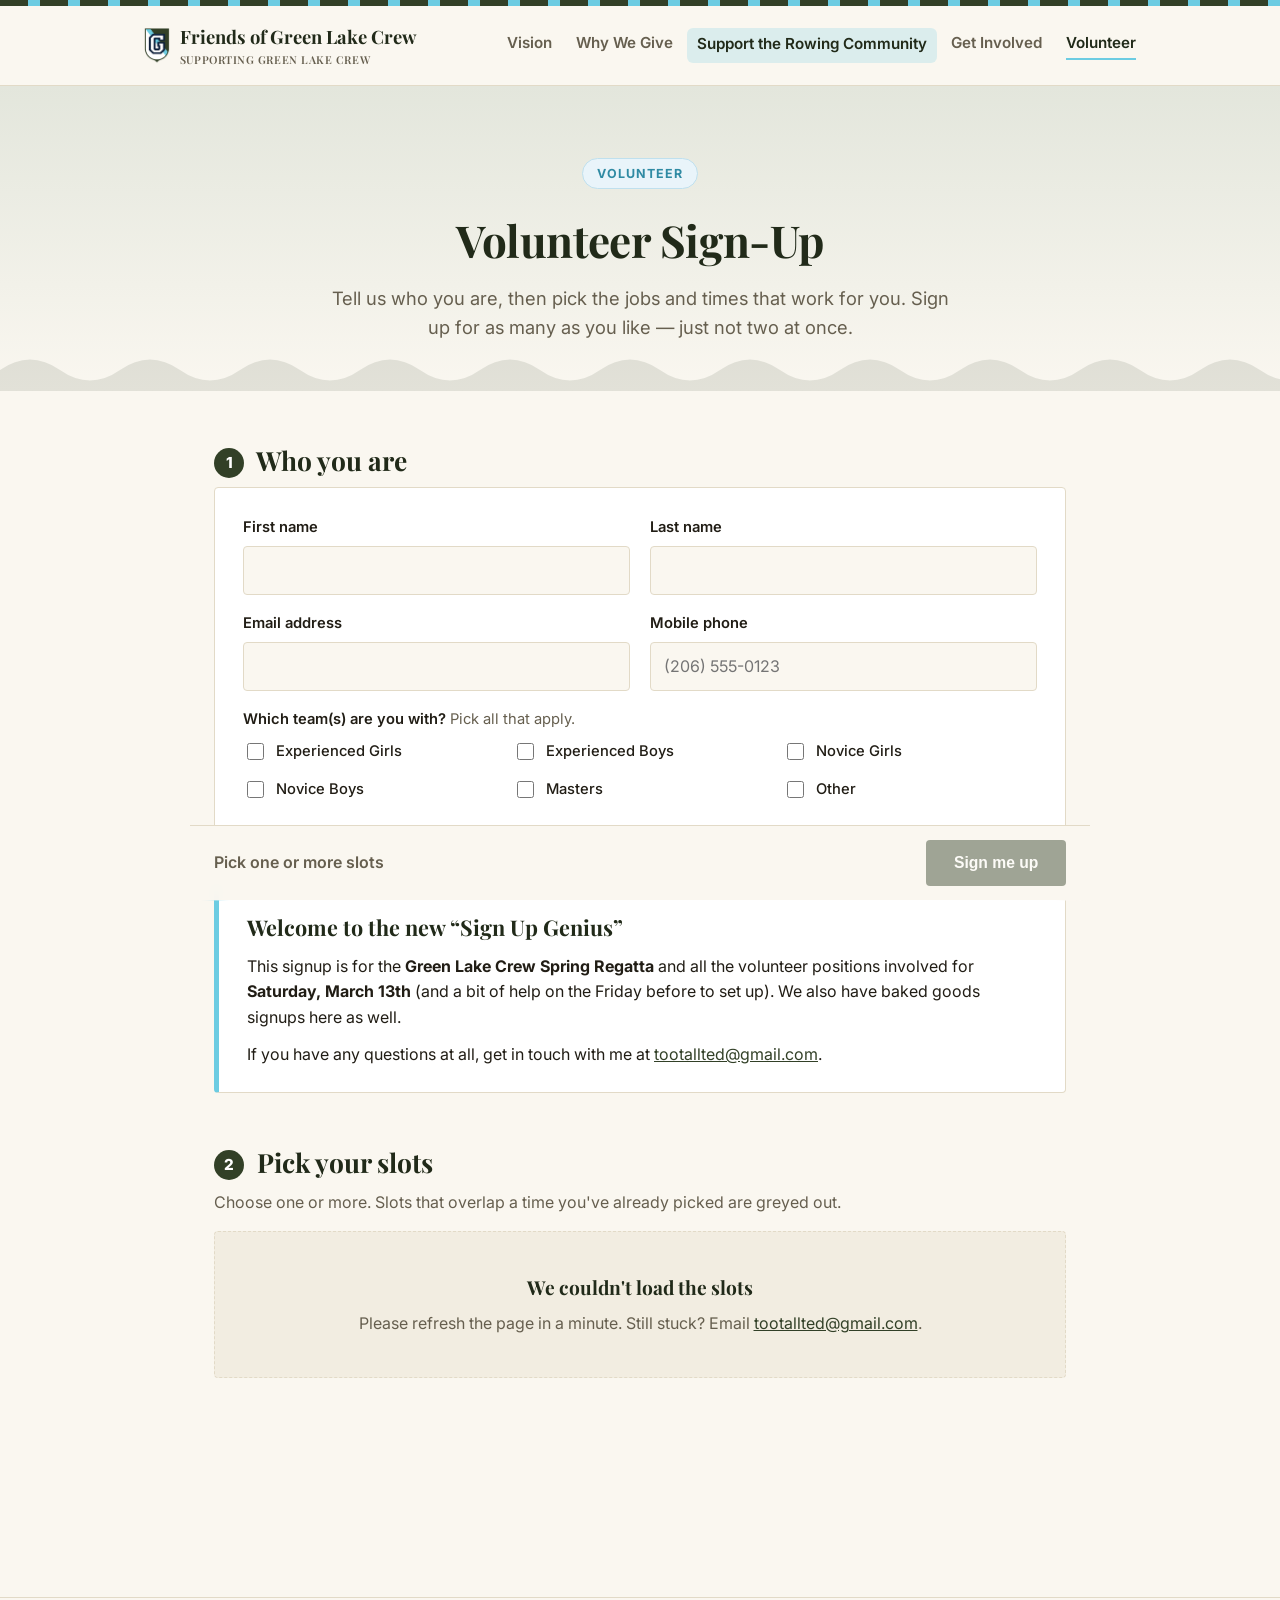
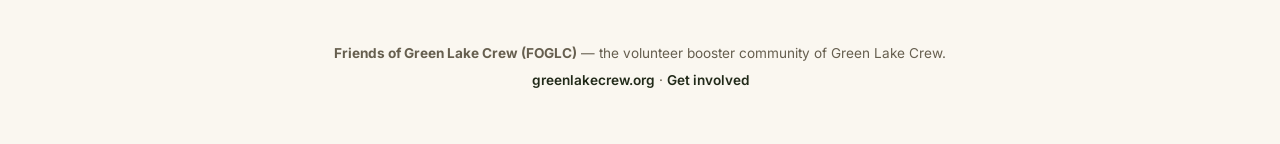
==== volunteer/index.html @ 210c3d20 "Group baked goods into their own "bring an item" section Slots rows whose description is "Baked Good" ====
<!DOCTYPE html>
<html lang="en">
<head>
<meta charset="UTF-8">
<meta name="viewport" content="width=device-width, initial-scale=1.0">
<title>Volunteer Sign-Up &middot; Friends of Green Lake Crew</title>
<meta name="description" content="Sign up to volunteer with Friends of Green Lake Crew — pick the jobs and times that work for you.">
<link rel="preconnect" href="https://fonts.googleapis.com">
<link rel="preconnect" href="https://fonts.gstatic.com" crossorigin>
<link href="https://fonts.googleapis.com/css2?family=Playfair+Display:wght@700;800&family=Inter:wght@400;500;600;700;800&display=swap" rel="stylesheet">
<link rel="stylesheet" href="../assets/styles.css?v=16">
</head>
<body>

<div class="oar-stripe"></div>
<nav class="site-nav">
  <div class="nav-inner">
    <a class="brand" href="../index.html">
      <img class="brand-mark" src="../assets/crest.png" alt="Green Lake Crew crest" width="105" height="150">
      <span>
        Friends of Green Lake Crew
        <span class="brand-sub">Supporting Green Lake Crew</span>
      </span>
    </a>
    <div class="nav-links">
      <a href="../index.html">Vision</a>
      <a href="../why-we-give.html">Why We Give</a>
      <a href="../support.html" class="nav-cta">Support the Rowing Community</a>
      <a href="../get-involved.html">Get Involved</a>
      <a href="./" class="active" aria-current="page">Volunteer</a>
    </div>
  </div>
</nav>

<header class="page-hero">
  <span class="eyebrow">Volunteer</span>
  <h1>Volunteer Sign-Up</h1>
  <p class="tagline">
    Tell us who you are, then pick the jobs and times that work for you.
    Sign up for as many as you like &mdash; just not two at once.
  </p>
</header>

<main>
  <div class="demo-banner" id="demo-banner" style="display: none;">
    <strong>Preview mode:</strong> these are sample slots and nothing is saved.
  </div>

  <div class="story-success vol-success" id="vol-success" style="display: none;" role="status">
    <p class="story-success-title" id="success-title"></p>
    <ul class="success-list" id="success-list"></ul>
    <div id="success-removed"></div>
    <p>A confirmation is on its way to your inbox.</p>
    <button type="button" class="btn btn-green" id="another-btn">Sign up for another slot</button>
  </div>

  <form id="vol-form" novalidate>
    <section>
      <h2><span class="step-num">1</span> Who you are</h2>
      <div class="mail-form vol-info">
        <div class="form-field">
          <label for="first-name">First name</label>
          <input type="text" id="first-name" name="firstName" autocomplete="given-name" maxlength="60" required>
        </div>
        <div class="form-field">
          <label for="last-name">Last name</label>
          <input type="text" id="last-name" name="lastName" autocomplete="family-name" maxlength="60" required>
        </div>
        <div class="form-field">
          <label for="email">Email address</label>
          <input type="email" id="email" name="email" autocomplete="email" maxlength="254" required>
        </div>
        <div class="form-field">
          <label for="phone">Mobile phone</label>
          <input type="tel" id="phone" name="phone" autocomplete="tel" placeholder="(206) 555-0123" maxlength="25" required>
        </div>
        <fieldset class="form-field vol-teams">
          <legend>Which team(s) are you with? <span class="legend-hint">Pick all that apply.</span></legend>
          <div class="checkbox-list team-list">
            <label><input type="checkbox" name="team" value="Experienced Girls"> Experienced Girls</label>
            <label><input type="checkbox" name="team" value="Experienced Boys"> Experienced Boys</label>
            <label><input type="checkbox" name="team" value="Novice Girls"> Novice Girls</label>
            <label><input type="checkbox" name="team" value="Novice Boys"> Novice Boys</label>
            <label><input type="checkbox" name="team" value="Masters"> Masters</label>
            <label><input type="checkbox" name="team" value="Other" id="team-other"> Other</label>
          </div>
          <input type="text" id="team-other-text" class="team-other-text" placeholder="Which team or group?" maxlength="60" aria-label="Other team" hidden>
        </fieldset>
        <div class="form-honeypot" aria-hidden="true">
          <label for="website">Website</label>
          <input type="text" id="website" name="website" tabindex="-1" autocomplete="off">
        </div>
      </div>
    </section>

    <section class="announcement" aria-labelledby="announcement-title">
      <h2 id="announcement-title">Welcome to the new &ldquo;Sign Up Genius&rdquo;</h2>
      <p>
        This signup is for the <strong>Green Lake Crew Spring Regatta</strong> and all the volunteer
        positions involved for <strong>Saturday, March 13th</strong> (and a bit of help on the Friday
        before to set up). We also have baked goods signups here as well.
      </p>
      <p>
        If you have any questions at all, get in touch with me at
        <a href="mailto:tootallted@gmail.com">tootallted@gmail.com</a>.
      </p>
    </section>

    <section>
      <h2 id="slots-heading"><span class="step-num">2</span> Pick your slots</h2>
      <p class="section-lede">Choose one or more. Slots that overlap a time you've already picked are greyed out.</p>
      <p class="mine-note" id="mine-note" style="display: none;"></p>
      <div class="role-filter" id="role-filter" style="display: none;"></div>
      <div id="slot-list" class="slot-list"></div>
    </section>

    <section class="donation-section" id="donation-section" style="display: none;">
      <h2><span class="step-num">3</span> Bring a baked good <span class="optional-tag">Optional</span></h2>
      <p class="section-lede">
        <strong>This isn't a time commitment</strong> &mdash; it's a food donation. Bake (or buy) one of
        these and drop it off at the food tent. <span id="donation-due"></span>
        Pick as many as you like and tell us what you're bringing.
      </p>
      <p class="donation-summary" id="donation-summary"></p>
      <div id="donation-list" class="slot-group"></div>
    </section>

    <div class="action-bar" id="action-bar">
      <div class="form-error" id="form-error" role="alert" style="display: none;"></div>
      <div class="action-bar-inner">
        <span class="selected-count" id="selected-count">Pick one or more slots</span>
        <button type="submit" class="btn btn-green" id="submit-btn" disabled>Sign me up</button>
      </div>
    </div>
  </form>

  <section class="gantt-section" id="gantt-section" style="display: none;">
    <h2>Schedule at a glance</h2>
    <p class="section-lede">Every job across the day, colored by how full it is. Tap a bar to jump to that slot.</p>
    <div class="gantt-legend" aria-hidden="true">
      <span>0% filled</span>
      <span class="gantt-legend-bar"></span>
      <span>90%+ filled</span>
    </div>
    <div id="gantt"></div>
  </section>
</main>

<footer>
  <p><strong>Friends of Green Lake Crew (FOGLC)</strong> &mdash; the volunteer booster community of Green Lake Crew.</p>
  <p><a href="https://www.greenlakecrew.org/about-us/friends-of-green-lake-crew/">greenlakecrew.org</a> &middot; <a href="../get-involved.html">Get involved</a></p>
</footer>

<script src="../assets/volunteer-config.js?v=2"></script>
<script src="../assets/volunteer.js?v=9"></script>
</body>
</html>
---- assets/styles.css ----
:root {
  color-scheme: light;
  --bg: #faf7f0;
  --bg-alt: #f2ede1;
  --fg: #211d15;
  --muted: #665f4f;
  --card: #ffffff;
  --border: #e2dac7;
  --green: #324027;
  --green-dark: #212a19;
  --green-light: #e3e6dc;
  --blue: #6ccce2;
  --blue-dark: #2f8aa3;
  --danger: #b3401d;
  --font-display: "Playfair Display", Georgia, "Times New Roman", serif;
  --font-body: "Inter", "Segoe UI", -apple-system, BlinkMacSystemFont, Helvetica, Arial, sans-serif;
}

* { box-sizing: border-box; }

body {
  margin: 0;
  font-family: var(--font-body);
  background: var(--bg);
  color: var(--fg);
  line-height: 1.6;
}

a { color: var(--green); }

.oar-stripe {
  height: 6px;
  background: repeating-linear-gradient(
    90deg,
    var(--green) 0px, var(--green) 28px,
    var(--blue) 28px, var(--blue) 40px
  );
}

/* Nav */
.site-nav {
  border-bottom: 1px solid var(--border);
  position: sticky;
  top: 0;
  background: rgba(250, 247, 240, 0.94);
  backdrop-filter: blur(6px);
  z-index: 10;
}
.nav-inner {
  max-width: 1040px;
  margin: 0 auto;
  padding: 1rem 1.5rem;
  display: flex;
  align-items: center;
  justify-content: space-between;
  flex-wrap: wrap;
  gap: 0.75rem;
}
.nav-inner .brand {
  display: flex;
  align-items: center;
  gap: 0.6rem;
  font-family: var(--font-display);
  font-weight: 700;
  letter-spacing: 0;
  color: var(--green-dark);
  text-decoration: none;
  font-size: 1.15rem;
}
.nav-inner .brand .brand-mark {
  width: auto;
  height: 2.35rem;
  flex: none;
}
.nav-inner .brand .brand-sub {
  display: block;
  font-size: 0.68rem;
  font-weight: 600;
  letter-spacing: 0.05em;
  text-transform: uppercase;
  color: var(--muted);
}
.nav-links {
  display: flex;
  align-items: center;
  gap: 1.5rem;
  flex-wrap: wrap;
}
.nav-links a {
  color: var(--muted);
  text-decoration: none;
  font-size: 0.95rem;
  font-weight: 600;
  padding-bottom: 2px;
  border-bottom: 2px solid transparent;
}
.nav-links a:hover,
.nav-links a.active {
  color: var(--green-dark);
  border-bottom-color: var(--blue);
}
.nav-links a.nav-cta {
  background: rgba(108, 204, 226, 0.22);
  color: var(--green-dark);
  padding: 0.25rem 0.6rem;
  margin: -0.25rem -0.6rem;
  border-radius: 6px;
  border-bottom-color: transparent;
}
.nav-links a.nav-cta:hover {
  background: rgba(108, 204, 226, 0.4);
  color: var(--green-dark);
  border-bottom-color: transparent;
}

/* Hero / page header */
header.page-hero {
  position: relative;
  padding: 4.5rem 1.5rem 3rem;
  text-align: center;
  background: linear-gradient(180deg, var(--green-light) 0%, var(--bg) 100%);
  overflow: hidden;
}
header.page-hero::after {
  content: "";
  position: absolute;
  left: 0; right: 0; bottom: 0;
  height: 42px;
  background-image: url("data:image/svg+xml,%3Csvg xmlns='http://www.w3.org/2000/svg' viewBox='0 0 120 20' preserveAspectRatio='none'%3E%3Cpath d='M0 10 Q 15 0, 30 10 T 60 10 T 90 10 T 120 10 V20 H0 Z' fill='%23324027' fill-opacity='0.12'/%3E%3C/svg%3E");
  background-size: 240px 42px;
  background-repeat: repeat-x;
}
header.page-hero .eyebrow {
  display: inline-block;
  font-size: 0.78rem;
  font-weight: 700;
  letter-spacing: 0.08em;
  text-transform: uppercase;
  color: var(--blue-dark);
  background: #e9f4fa;
  border: 1px solid #bfe0ee;
  border-radius: 999px;
  padding: 0.3rem 0.9rem;
  margin-bottom: 1rem;
}
header.page-hero h1 {
  font-family: var(--font-display);
  font-weight: 700;
  font-size: 2.75rem;
  margin: 0 0 0.5rem;
  letter-spacing: -0.01em;
  color: var(--green-dark);
  max-width: 720px;
  margin-left: auto;
  margin-right: auto;
}
header.page-hero p.tagline {
  color: var(--muted);
  font-size: 1.15rem;
  max-width: 640px;
  margin: 0.5rem auto 0;
}
header.page-hero .hero-give-btn {
  margin-top: 1.75rem;
  font-size: 1.05rem;
  padding: 0.85rem 2.2rem;
}

main {
  max-width: 900px;
  margin: 0 auto;
  padding: 0 1.5rem 4rem;
}

section { margin: 3rem 0; }
section > h2 {
  font-family: var(--font-display);
  font-weight: 700;
  font-size: 1.65rem;
  color: var(--green-dark);
  letter-spacing: 0;
  margin-bottom: 0.4rem;
}
section > p.section-lede {
  color: var(--muted);
  max-width: 640px;
  margin-top: 0;
}

/* Generic card */
.card {
  background: var(--card);
  border: 1px solid var(--border);
  border-radius: 4px;
  padding: 1.75rem;
}

/* Mission statement block */
.mission-block {
  background: var(--card);
  border: 1px solid var(--border);
  border-left: 5px solid var(--blue);
  border-radius: 4px;
  padding: 2rem 2.25rem;
  font-size: 1.1rem;
}
.mission-block p { margin: 0 0 1rem; }
.mission-block p:last-child { margin-bottom: 0; }
.mission-block .signoff {
  margin-top: 1.5rem;
  font-family: var(--font-display);
  font-weight: 700;
  font-style: italic;
  color: var(--green-dark);
}

/* Value / pillar grid */
.pillar-grid {
  display: grid;
  grid-template-columns: repeat(2, 1fr);
  gap: 1.25rem;
}
@media (max-width: 640px) {
  .pillar-grid { grid-template-columns: 1fr; }
}
.pillar {
  background: var(--card);
  border: 1px solid var(--border);
  border-radius: 5px;
  padding: 1.4rem 1.5rem;
}
.pillar h3 {
  margin: 0 0 0.4rem;
  font-size: 1.05rem;
  color: var(--green-dark);
}
.pillar p { margin: 0; color: var(--muted); font-size: 0.95rem; }

/* CTA banner */
.cta-banner {
  background: var(--green-dark);
  color: #fff;
  border-radius: 4px;
  padding: 2.5rem 2rem;
  text-align: center;
}
.cta-banner h2 {
  font-family: var(--font-display);
  font-weight: 700;
  font-size: 1.65rem;
  color: #fff;
  margin-bottom: 0.5rem;
}
.cta-banner p { color: #ccd3c1; max-width: 520px; margin: 0 auto 1.5rem; }
.btn {
  display: inline-block;
  font-weight: 700;
  text-decoration: none;
  border-radius: 4px;
  padding: 0.75rem 1.6rem;
  font-size: 0.98rem;
  border: 2px solid transparent;
  cursor: pointer;
}
.btn-blue {
  background: var(--blue);
  color: var(--fg);
}
.btn-blue:hover { background: var(--blue-dark); color: #fff; }
.btn-outline {
  background: transparent;
  color: #fff;
  border-color: rgba(255,255,255,0.55);
}
.btn-outline:hover { border-color: #fff; }
.btn-green {
  background: var(--green);
  color: #fff;
}
.btn-green:hover { background: var(--green-dark); }

/* Cause list (Support page) */
.cause-grid {
  display: grid;
  grid-template-columns: repeat(3, 1fr);
  gap: 1rem;
}
@media (max-width: 760px) {
  .cause-grid { grid-template-columns: repeat(2, 1fr); }
}
@media (max-width: 520px) {
  .cause-grid { grid-template-columns: 1fr; }
}
.cause-card {
  background: var(--card);
  border: 1px solid var(--border);
  border-radius: 5px;
  padding: 1.1rem 1.2rem;
}
.cause-card .cause-name {
  font-weight: 700;
  color: var(--green-dark);
  margin: 0 0 0.35rem;
}
.cause-card .cause-blurb {
  margin: 0;
  font-size: 0.88rem;
  color: var(--muted);
}

.give-note {
  background: var(--green-light);
  border: 1px solid #d1d8bf;
  border-radius: 4px;
  padding: 0.85rem 1rem;
  font-size: 0.88rem;
  color: var(--green-dark);
  margin: 1.25rem 0 0;
}

/* Get involved page: form */
.involve-grid {
  display: grid;
  grid-template-columns: 1.1fr 0.9fr;
  gap: 2rem;
  align-items: start;
}
@media (max-width: 760px) {
  .involve-grid { grid-template-columns: 1fr; }
}
.mail-form {
  background: var(--card);
  border: 1px solid var(--border);
  border-radius: 4px;
  padding: 1.75rem;
}
.form-field { margin-bottom: 1.25rem; }
.form-field:last-of-type { margin-bottom: 0; }
.form-field label {
  display: block;
  font-weight: 600;
  margin-bottom: 0.4rem;
  font-size: 0.92rem;
}
.form-field input[type="text"],
.form-field input[type="email"] {
  width: 100%;
  font: inherit;
  color: var(--fg);
  background: var(--bg);
  border: 1px solid var(--border);
  border-radius: 4px;
  padding: 0.65rem 0.8rem;
}
.form-field input:focus { outline: none; border-color: var(--green); }
.checkbox-list { display: flex; flex-direction: column; gap: 0.5rem; }
.checkbox-list label {
  display: flex;
  align-items: center;
  gap: 0.55rem;
  font-weight: 500;
  font-size: 0.92rem;
}
.checkbox-list input { width: 1.05rem; height: 1.05rem; }
.form-honeypot { position: absolute; left: -9999px; width: 1px; height: 1px; overflow: hidden; }
.form-status { margin-top: 1rem; font-size: 0.9rem; }
.form-status.is-success { color: var(--green-dark); }
.form-status.is-error { color: var(--danger); }
.form-fallback {
  margin-top: 1.25rem;
  padding-top: 1.25rem;
  border-top: 1px dashed var(--border);
  font-size: 0.88rem;
  color: var(--muted);
}

.fee-note {
  margin: 1.5rem 0 0;
  padding-top: 1.25rem;
  border-top: 1px dashed var(--border);
  font-size: 0.85rem;
  color: var(--muted);
  line-height: 1.65;
}
.fee-note strong { color: var(--green-dark); }

/* RAC exec team */
.team-list {
  display: flex;
  flex-direction: column;
  gap: 0.9rem;
}
.team-card {
  background: var(--card);
  border: 1px solid var(--border);
  border-radius: 5px;
  padding: 1rem 1.2rem;
  display: flex;
  align-items: center;
  gap: 0.9rem;
}
.team-avatar {
  width: 2.6rem;
  height: 2.6rem;
  border-radius: 50%;
  background: var(--green-light);
  color: var(--green-dark);
  display: flex;
  align-items: center;
  justify-content: center;
  font-weight: 800;
  flex: none;
  font-size: 0.95rem;
}
.team-info { min-width: 0; }
.team-info .team-name {
  font-weight: 700;
  color: var(--green-dark);
  font-size: 0.98rem;
}
.team-info .team-role {
  font-size: 0.82rem;
  color: var(--muted);
  text-transform: uppercase;
  letter-spacing: 0.03em;
}
.team-info .team-email {
  font-size: 0.85rem;
  word-break: break-all;
}

footer {
  text-align: center;
  padding: 2.5rem 1.5rem 3rem;
  color: var(--muted);
  font-size: 0.85rem;
  border-top: 1px solid var(--border);
  margin-top: 2rem;
}
footer p { margin: 0.3rem 0; }
footer a { color: var(--green-dark); font-weight: 600; text-decoration: none; }
footer a:hover { text-decoration: underline; }

/* Why We Give: stories */
.story-grid {
  display: grid;
  grid-template-columns: repeat(2, 1fr);
  gap: 1.25rem;
}
@media (max-width: 640px) {
  .story-grid { grid-template-columns: 1fr; }
}
.story-card {
  background: var(--card);
  border: 1px solid var(--border);
  border-left: 4px solid var(--blue);
  border-radius: 4px;
  padding: 1.5rem 1.75rem;
}
.story-quote {
  margin: 0 0 1rem;
  font-size: 1.05rem;
  font-style: italic;
  color: var(--fg);
}
.story-attribution {
  margin: 0;
  display: flex;
  flex-direction: column;
  gap: 0.15rem;
}
.story-name {
  font-weight: 700;
  color: var(--green-dark);
  font-size: 0.92rem;
  font-style: normal;
}
.story-relation {
  font-size: 0.8rem;
  color: var(--muted);
  text-transform: uppercase;
  letter-spacing: 0.03em;
}
.story-empty {
  background: var(--bg-alt);
  border: 1px dashed var(--border);
  border-radius: 4px;
  padding: 2.5rem 2rem;
  text-align: center;
  color: var(--muted);
}
.story-empty p { margin: 0 0 1rem; }
.story-empty p:last-child { margin-bottom: 0; }
.story-empty .story-empty-title {
  font-family: var(--font-display);
  font-weight: 700;
  font-size: 1.2rem;
  color: var(--green-dark);
  margin: 0 0 0.5rem;
}

.story-success {
  background: var(--green-light);
  border: 1px solid #cddccb;
  border-radius: 4px;
  padding: 2rem 2rem;
  text-align: center;
  margin-bottom: 1.75rem;
}
.story-success p { margin: 0 0 0.5rem; color: var(--green-dark); }
.story-success p:last-child { margin-bottom: 0; }
.story-success .story-success-title {
  font-family: var(--font-display);
  font-weight: 700;
  font-size: 1.2rem;
}

/* Story submission form */
.story-form textarea {
  width: 100%;
  font: inherit;
  color: var(--fg);
  background: var(--bg);
  border: 1px solid var(--border);
  border-radius: 8px;
  padding: 0.65rem 0.8rem;
  resize: vertical;
  min-height: 7rem;
}
.story-form textarea:focus { outline: none; border-color: var(--green); }
.story-form select {
  width: 100%;
  font: inherit;
  color: var(--fg);
  background: var(--bg);
  border: 1px solid var(--border);
  border-radius: 8px;
  padding: 0.65rem 0.8rem;
}
.story-form select:focus { outline: none; border-color: var(--green); }
.form-field .field-hint {
  margin: 0 0 0.5rem;
  color: var(--muted);
  font-size: 0.85rem;
}

/* Volunteer sign-up page */
.demo-banner {
  margin-top: 2rem;
  background: #e9f4fa;
  border: 1px solid #bfe0ee;
  border-radius: 4px;
  padding: 0.75rem 1rem;
  font-size: 0.9rem;
  color: var(--green-dark);
}
.step-num {
  display: inline-flex;
  align-items: center;
  justify-content: center;
  width: 1.9rem;
  height: 1.9rem;
  margin-right: 0.4rem;
  border-radius: 50%;
  background: var(--green);
  color: #fff;
  font-family: var(--font-body);
  font-size: 0.95rem;
  font-weight: 800;
  vertical-align: 0.2em;
}
.vol-info {
  display: grid;
  grid-template-columns: repeat(2, 1fr);
  gap: 1.1rem 1.25rem;
}
.vol-info .form-field { margin: 0; }
@media (max-width: 560px) {
  .vol-info { grid-template-columns: 1fr; padding: 1.25rem; }
}
.form-field input[type="tel"] {
  width: 100%;
  font: inherit;
  color: var(--fg);
  background: var(--bg);
  border: 1px solid var(--border);
  border-radius: 4px;
  padding: 0.65rem 0.8rem;
}
.mine-note {
  background: var(--green-light);
  border: 1px solid #d1d8bf;
  border-radius: 4px;
  padding: 0.75rem 1rem;
  font-size: 0.9rem;
  color: var(--green-dark);
}
.slot-loading { color: var(--muted); }
.slot-day {
  margin: 1.75rem 0 0.6rem;
  font-size: 0.82rem;
  font-weight: 800;
  letter-spacing: 0.06em;
  text-transform: uppercase;
  color: var(--blue-dark);
}
.slot-day:first-child { margin-top: 0.5rem; }
.slot-group { display: flex; flex-direction: column; gap: 0.6rem; }
.slot {
  position: relative;
  display: grid;
  grid-template-columns: auto 8.5rem 1fr auto;
  align-items: center;
  gap: 0.9rem;
  background: var(--card);
  border: 1px solid var(--border);
  border-radius: 5px;
  padding: 0.9rem 1.1rem;
  cursor: pointer;
  transition: border-color 0.15s, background 0.15s;
}
.slot:hover { border-color: var(--green); }
.slot-check {
  position: absolute;
  opacity: 0;
  width: 1px;
  height: 1px;
}
.slot-box {
  width: 1.3rem;
  height: 1.3rem;
  border: 2px solid var(--border);
  border-radius: 4px;
  background: var(--bg);
  flex: none;
}
.slot-check:focus-visible + .slot-box { outline: 2px solid var(--blue-dark); outline-offset: 2px; }
.slot-check:checked + .slot-box {
  background: var(--green) url("data:image/svg+xml,%3Csvg xmlns='http://www.w3.org/2000/svg' viewBox='0 0 16 16'%3E%3Cpath d='M3.5 8.5l3 3 6-7' fill='none' stroke='white' stroke-width='2.2' stroke-linecap='round' stroke-linejoin='round'/%3E%3C/svg%3E") center / 90% no-repeat;
  border-color: var(--green);
}
.slot-time { font-weight: 700; color: var(--green-dark); font-size: 0.92rem; white-space: nowrap; }
.slot-main { display: flex; flex-direction: column; min-width: 0; }
.slot-role { font-weight: 700; color: var(--fg); }
.slot-meta { font-size: 0.85rem; color: var(--muted); }
.slot-note { font-size: 0.82rem; color: var(--danger); }
.slot-note:empty { display: none; }
.slot-spots {
  font-size: 0.8rem;
  font-weight: 700;
  color: var(--green-dark);
  background: var(--green-light);
  border-radius: 999px;
  padding: 0.2rem 0.7rem;
  white-space: nowrap;
}
.slot.is-picked { border-color: var(--green); background: #f6f8f2; box-shadow: inset 4px 0 0 var(--green); }
.slot.is-mine { border-color: var(--blue); background: #f2f9fc; box-shadow: inset 4px 0 0 var(--blue); }
.slot.is-mine .slot-check:checked + .slot-box { background-color: var(--blue-dark); border-color: var(--blue-dark); }
.slot.is-mine .slot-spots { background: #d6eff6; color: var(--blue-dark); }
.slot.is-unavailable { cursor: not-allowed; background: var(--bg-alt); }
.slot.is-unavailable:hover { border-color: var(--border); }
.slot.is-unavailable .slot-time,
.slot.is-unavailable .slot-role,
.slot.is-unavailable .slot-meta { opacity: 0.55; }
.slot.is-unavailable .slot-spots { background: transparent; color: var(--muted); border: 1px solid var(--border); }
@media (max-width: 600px) {
  .slot {
    grid-template-columns: auto 1fr auto;
    grid-template-areas: "box time spots" "box main main";
    gap: 0.25rem 0.8rem;
    padding: 0.85rem 0.95rem;
  }
  .slot-box { grid-area: box; align-self: start; margin-top: 0.1rem; }
  .slot-time { grid-area: time; }
  .slot-main { grid-area: main; }
  .slot-spots { grid-area: spots; }
}
.action-bar {
  position: sticky;
  bottom: 0;
  margin: 2rem -1.5rem 0;
  padding: 0.9rem 1.5rem calc(0.9rem + env(safe-area-inset-bottom));
  background: rgba(250, 247, 240, 0.96);
  backdrop-filter: blur(6px);
  border-top: 1px solid var(--border);
  z-index: 5;
}
.action-bar-inner {
  display: flex;
  align-items: center;
  justify-content: space-between;
  gap: 1rem;
}
.selected-count { font-weight: 600; color: var(--muted); }
.action-bar.has-selection .selected-count { color: var(--green-dark); }
.action-bar .btn:disabled { opacity: 0.45; cursor: not-allowed; }
.form-error {
  margin-bottom: 0.75rem;
  padding: 0.65rem 0.9rem;
  border-radius: 4px;
  background: #fbebe5;
  border: 1px solid #efc6b8;
  color: var(--danger);
  font-size: 0.9rem;
}
.vol-success { margin-top: 3rem; }
.success-list {
  list-style: none;
  padding: 0;
  margin: 1rem auto 1.25rem;
  max-width: 520px;
  text-align: left;
}
.success-list li {
  background: var(--card);
  border: 1px solid #cddccb;
  border-radius: 4px;
  padding: 0.6rem 0.9rem;
  margin-bottom: 0.5rem;
  color: var(--fg);
}
.vol-success .btn { margin-top: 0.75rem; }
.role-filter { margin: 0 0 1.25rem; }
.role-filter-label {
  display: block;
  margin-bottom: 0.5rem;
  font-size: 0.82rem;
  font-weight: 700;
  color: var(--muted);
}
.role-chips { display: flex; flex-wrap: wrap; gap: 0.5rem; }
.role-chip {
  font: inherit;
  font-size: 0.88rem;
  font-weight: 600;
  color: var(--green-dark);
  background: var(--card);
  border: 1px solid var(--border);
  border-radius: 999px;
  padding: 0.35rem 0.85rem;
  cursor: pointer;
}
.role-chip:hover { border-color: var(--green); }
.role-chip:focus-visible { outline: 2px solid var(--blue-dark); outline-offset: 2px; }
.role-chip[aria-pressed="true"] { background: var(--green); border-color: var(--green); color: #fff; }
.role-chip-count {
  display: inline-block;
  min-width: 1.4em;
  margin-left: 0.2rem;
  padding: 0 0.35em;
  border-radius: 999px;
  background: var(--green-light);
  font-size: 0.75rem;
  text-align: center;
}
.role-chip[aria-pressed="true"] .role-chip-count { background: rgba(255, 255, 255, 0.22); }
.slot-list > .slot-day-block:not([hidden]) ~ .slot-day-block .slot-day { margin-top: 1.75rem; }
.slot[hidden], .slot-day-block[hidden] { display: none; }
.fill-summary {
  background: var(--card);
  border: 1px solid var(--border);
  border-radius: 5px;
  padding: 0.8rem 1rem 0.9rem;
  margin-bottom: 1rem;
}
.fill-summary-text { margin: 0 0 0.5rem; color: var(--green-dark); }
.fill-summary-text strong { font-size: 1.1rem; }
.fill-open { color: var(--muted); font-size: 0.9rem; }
.fill-meter {
  height: 8px;
  border-radius: 999px;
  background: var(--green-light);
  overflow: hidden;
}
.fill-meter span {
  display: block;
  height: 100%;
  width: 0;
  background: var(--green);
  border-radius: inherit;
  transition: width 0.3s;
}
.slot-names { font-size: 0.85rem; color: var(--green-dark); margin-top: 0.15rem; }
.slot-names-label { font-weight: 700; }
.slot.is-unavailable .slot-names { opacity: 0.7; }

/* Volunteer schedule chart */
.gantt-section { margin-top: 3.5rem; }
.gantt-legend {
  display: flex;
  align-items: center;
  gap: 0.6rem;
  margin: 0 0 1rem;
  font-size: 0.8rem;
  font-weight: 600;
  color: var(--muted);
}
.gantt-legend-bar {
  width: 10rem;
  height: 10px;
  border-radius: 999px;
  background: linear-gradient(90deg,
    hsl(0, 68%, 58%) 0%, hsl(25, 68%, 58%) 25%, hsl(50, 68%, 58%) 50%,
    hsl(90, 68%, 58%) 70%, hsl(130, 68%, 58%) 90%, hsl(130, 68%, 58%) 100%);
}
.gantt-day + .gantt-day { margin-top: 1.5rem; }
.gantt-scroll {
  overflow-x: auto;
  background: var(--card);
  border: 1px solid var(--border);
  border-radius: 5px;
}
.gantt { min-width: calc(8.5rem + var(--hours) * 44px); }
.gantt-row { display: flex; border-top: 1px solid var(--border); }
.gantt-row.gantt-axis { border-top: 0; }
.gantt-label {
  position: sticky;
  left: 0;
  z-index: 2;
  flex: none;
  width: 8.5rem;
  padding: 0.45rem 0.75rem;
  background: var(--card);
  border-right: 1px solid var(--border);
  font-size: 0.85rem;
  font-weight: 700;
  color: var(--green-dark);
  line-height: 1.3;
}
.gantt-track {
  position: relative;
  flex: 1;
  min-height: 34px;
  background-image: linear-gradient(90deg, var(--border) 1px, transparent 1px);
  background-size: calc(100% / var(--hours)) 100%;
}
.gantt-axis .gantt-track { height: 1.8rem; min-height: 0; background: none; }
.gantt-tick {
  position: absolute;
  top: 0.4rem;
  transform: translateX(-50%);
  font-size: 0.72rem;
  font-weight: 700;
  color: var(--muted);
  white-space: nowrap;
}
.gantt-tick:first-child { transform: translateX(3px); }
.gantt-tick:last-child { transform: translateX(calc(-100% - 3px)); }
.gantt-bar {
  position: absolute;
  height: 26px;
  margin-left: 2px;
  padding: 0 0.4rem;
  border: 1px solid rgba(33, 29, 21, 0.25);
  border-radius: 4px;
  font: inherit;
  font-size: 0.75rem;
  font-weight: 800;
  color: var(--fg);
  text-align: left;
  white-space: nowrap;
  overflow: hidden;
  cursor: pointer;
  box-sizing: border-box;
}
.gantt-bar:hover { filter: brightness(1.06); border-color: var(--green-dark); }
.gantt-bar:focus-visible { outline: 2px solid var(--blue-dark); outline-offset: 1px; }
.gantt-bar.is-mine { box-shadow: inset 0 0 0 2px var(--blue-dark); }
@keyframes slot-flash { from { box-shadow: 0 0 0 4px var(--blue); } to { box-shadow: 0 0 0 4px transparent; } }
.slot.is-flash { animation: slot-flash 1.6s ease-out; }

/* Volunteer page: team checkboxes */
.vol-teams {
  grid-column: 1 / -1;
  border: 0;
  padding: 0;
  min-width: 0;
}
.vol-teams legend {
  padding: 0;
  margin-bottom: 0.5rem;
  font-weight: 600;
  font-size: 0.92rem;
}
.legend-hint { font-weight: 400; color: var(--muted); }
.team-list {
  display: grid;
  grid-template-columns: repeat(3, 1fr);
  gap: 0.5rem 1rem;
}
@media (max-width: 560px) {
  .team-list { grid-template-columns: repeat(2, 1fr); }
}
.team-other-text {
  width: 100%;
  margin-top: 0.75rem;
  font: inherit;
  color: var(--fg);
  background: var(--bg);
  border: 1px solid var(--border);
  border-radius: 4px;
  padding: 0.65rem 0.8rem;
}
.team-other-text:focus { outline: none; border-color: var(--green); }
.team-other-text[hidden] { display: none; }
.role-chip-mine { border-color: var(--blue-dark); color: var(--blue-dark); }
.role-chip-mine .role-chip-count { background: #d6eff6; }
.role-chip-mine[aria-pressed="true"] { background: var(--blue-dark); border-color: var(--blue-dark); color: #fff; }

/* Volunteer page: dropping one of your own slots */
.slot.is-removing { border: 1px dashed var(--danger); background: #fdf3ef; }
.slot.is-removing .slot-role,
.slot.is-removing .slot-time { text-decoration: line-through; color: var(--muted); }
.slot.is-removing .slot-spots { background: #fbebe5; color: var(--danger); }
.slot.is-removing .slot-note { color: var(--danger); }
.success-removed-label { margin: 0.5rem 0 0; font-weight: 700; color: var(--green-dark); }
#success-removed .success-list { margin-top: 0.5rem; }
#success-removed .success-list li { text-decoration: line-through; color: var(--muted); }

/* Volunteer page: announcement */
section.announcement {
  background: var(--card);
  border: 1px solid var(--border);
  border-left: 5px solid var(--blue);
  border-radius: 4px;
  padding: 1.5rem 1.75rem;
}
section.announcement > h2 { margin: 0 0 0.6rem; font-size: 1.35rem; }
section.announcement p { margin: 0 0 0.75rem; }
section.announcement p:last-child { margin-bottom: 0; }
@media (max-width: 560px) {
  section.announcement { padding: 1.25rem; }
}

/* Volunteer page: items to bring (baked goods) */
.optional-tag {
  display: inline-block;
  margin-left: 0.4rem;
  padding: 0.15rem 0.6rem;
  border-radius: 999px;
  background: var(--green-light);
  color: var(--green-dark);
  font-family: var(--font-body);
  font-size: 0.75rem;
  font-weight: 700;
  letter-spacing: 0.03em;
  text-transform: uppercase;
  vertical-align: 0.3em;
}
.donation-summary { margin: 0 0 0.9rem; color: var(--green-dark); }
.slot.slot-donation { display: block; padding: 0; }
.slot-donation .donation-pick {
  display: grid;
  grid-template-columns: auto 1fr auto;
  align-items: center;
  gap: 0.25rem 0.9rem;
  padding: 0.9rem 1.1rem;
  cursor: pointer;
}
.slot-donation .donation-pick > * { grid-area: auto; }
.slot-donation.is-unavailable .donation-pick { cursor: not-allowed; }
.donation-details {
  padding: 0 1.1rem 1rem calc(1.1rem + 1.3rem + 0.9rem);
}
.donation-details label {
  display: block;
  margin-bottom: 0.35rem;
  font-size: 0.85rem;
  font-weight: 600;
}
.donation-input {
  width: 100%;
  font: inherit;
  color: var(--fg);
  background: var(--bg);
  border: 1px solid var(--border);
  border-radius: 4px;
  padding: 0.55rem 0.75rem;
}
.donation-input:focus { outline: none; border-color: var(--green); }
.donation-details[hidden], .donation-section[hidden] { display: none; }
@media (max-width: 600px) {
  .donation-details { padding-left: 1.1rem; }
}
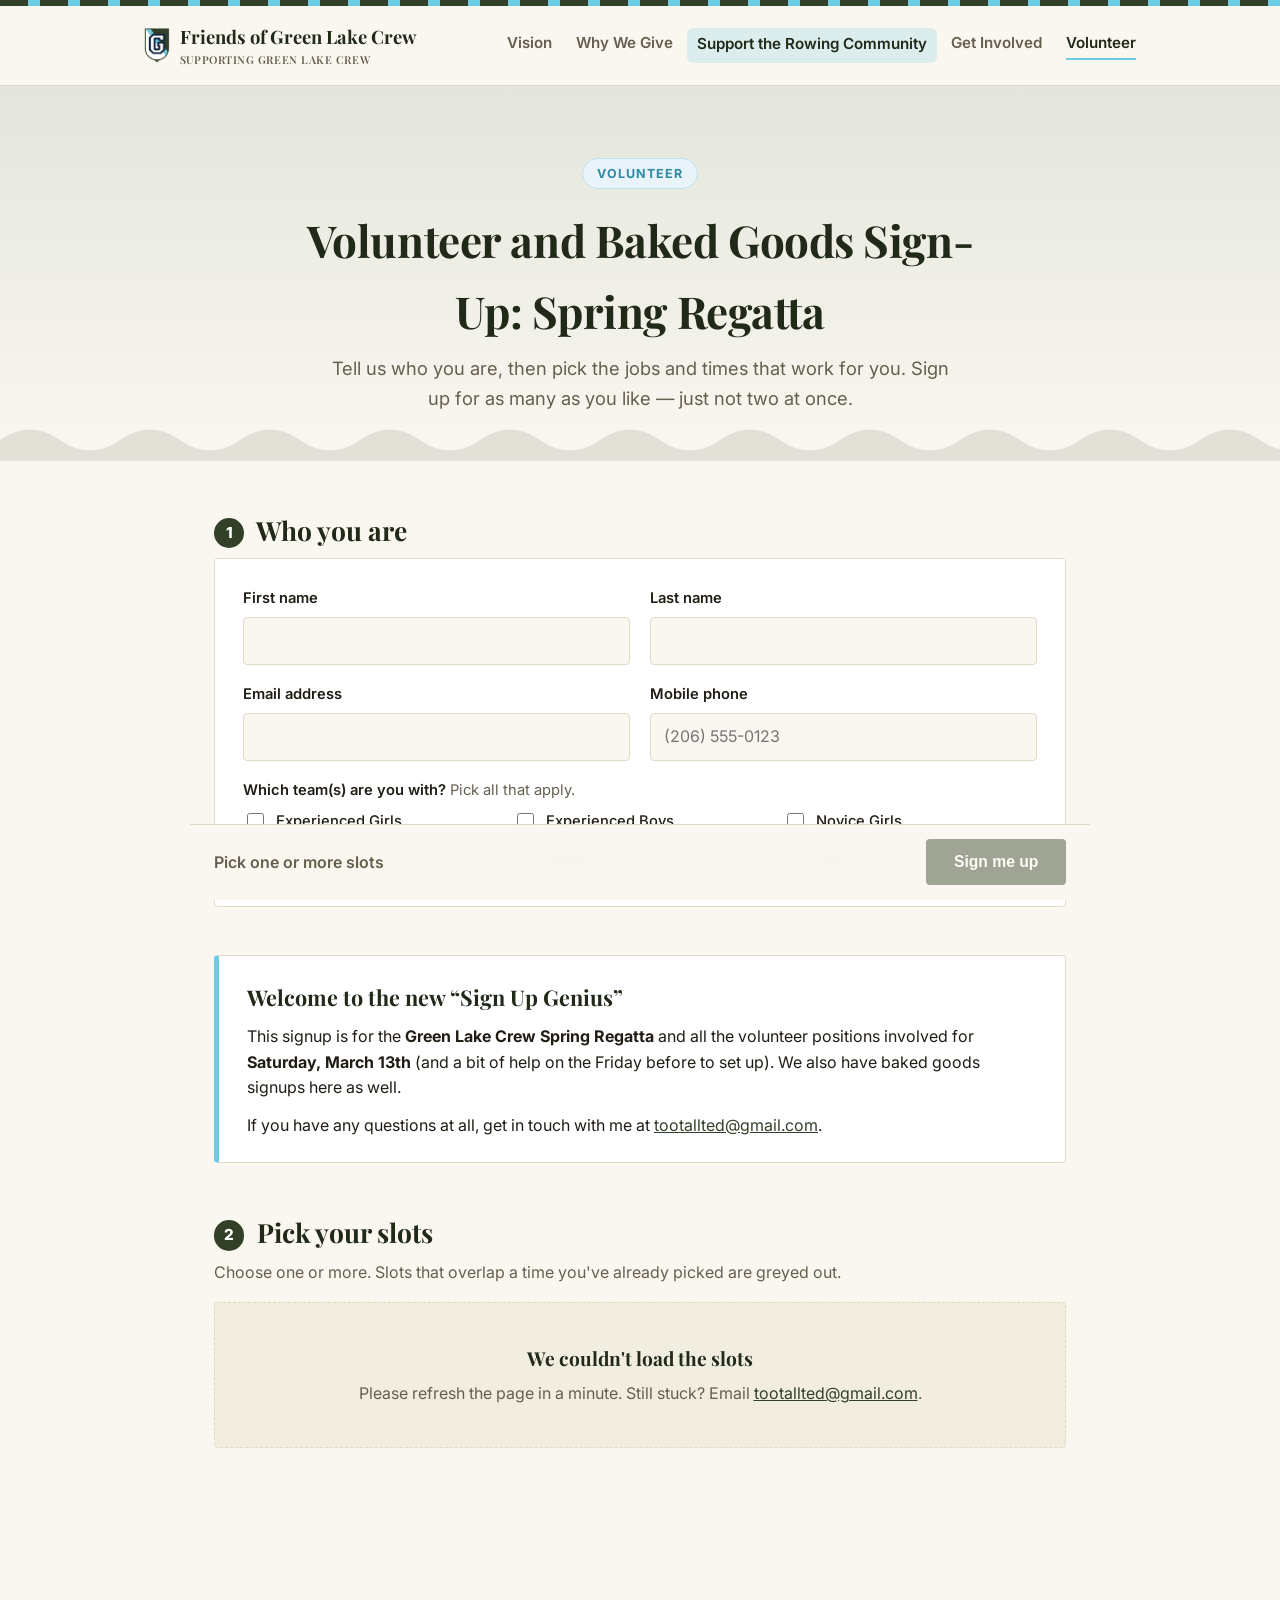
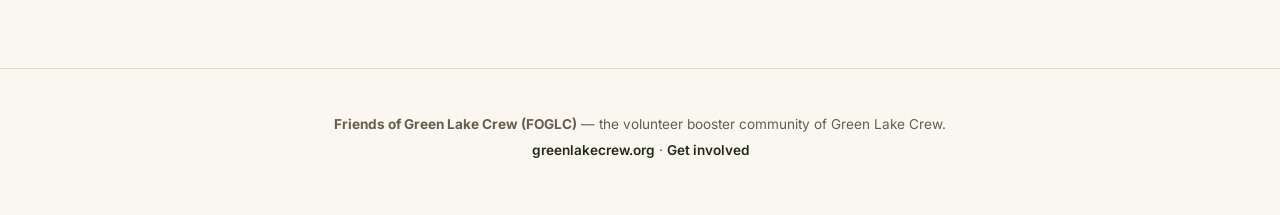
==== commit 0012c10e: "Retitle the volunteer page for the Spring Regatta Co-Authored-By: Claude Opus 5.5 <noreply@anthropic" ====
--- a/volunteer/index.html
+++ b/volunteer/index.html
@@ -3,7 +3,7 @@
 <head>
 <meta charset="UTF-8">
 <meta name="viewport" content="width=device-width, initial-scale=1.0">
-<title>Volunteer Sign-Up &middot; Friends of Green Lake Crew</title>
+<title>Spring Regatta Sign-Up &middot; Friends of Green Lake Crew</title>
 <meta name="description" content="Sign up to volunteer with Friends of Green Lake Crew — pick the jobs and times that work for you.">
 <link rel="preconnect" href="https://fonts.googleapis.com">
 <link rel="preconnect" href="https://fonts.gstatic.com" crossorigin>
@@ -34,7 +34,7 @@
 
 <header class="page-hero">
   <span class="eyebrow">Volunteer</span>
-  <h1>Volunteer Sign-Up</h1>
+  <h1>Volunteer and Baked Goods Sign-Up: Spring Regatta</h1>
   <p class="tagline">
     Tell us who you are, then pick the jobs and times that work for you.
     Sign up for as many as you like &mdash; just not two at once.
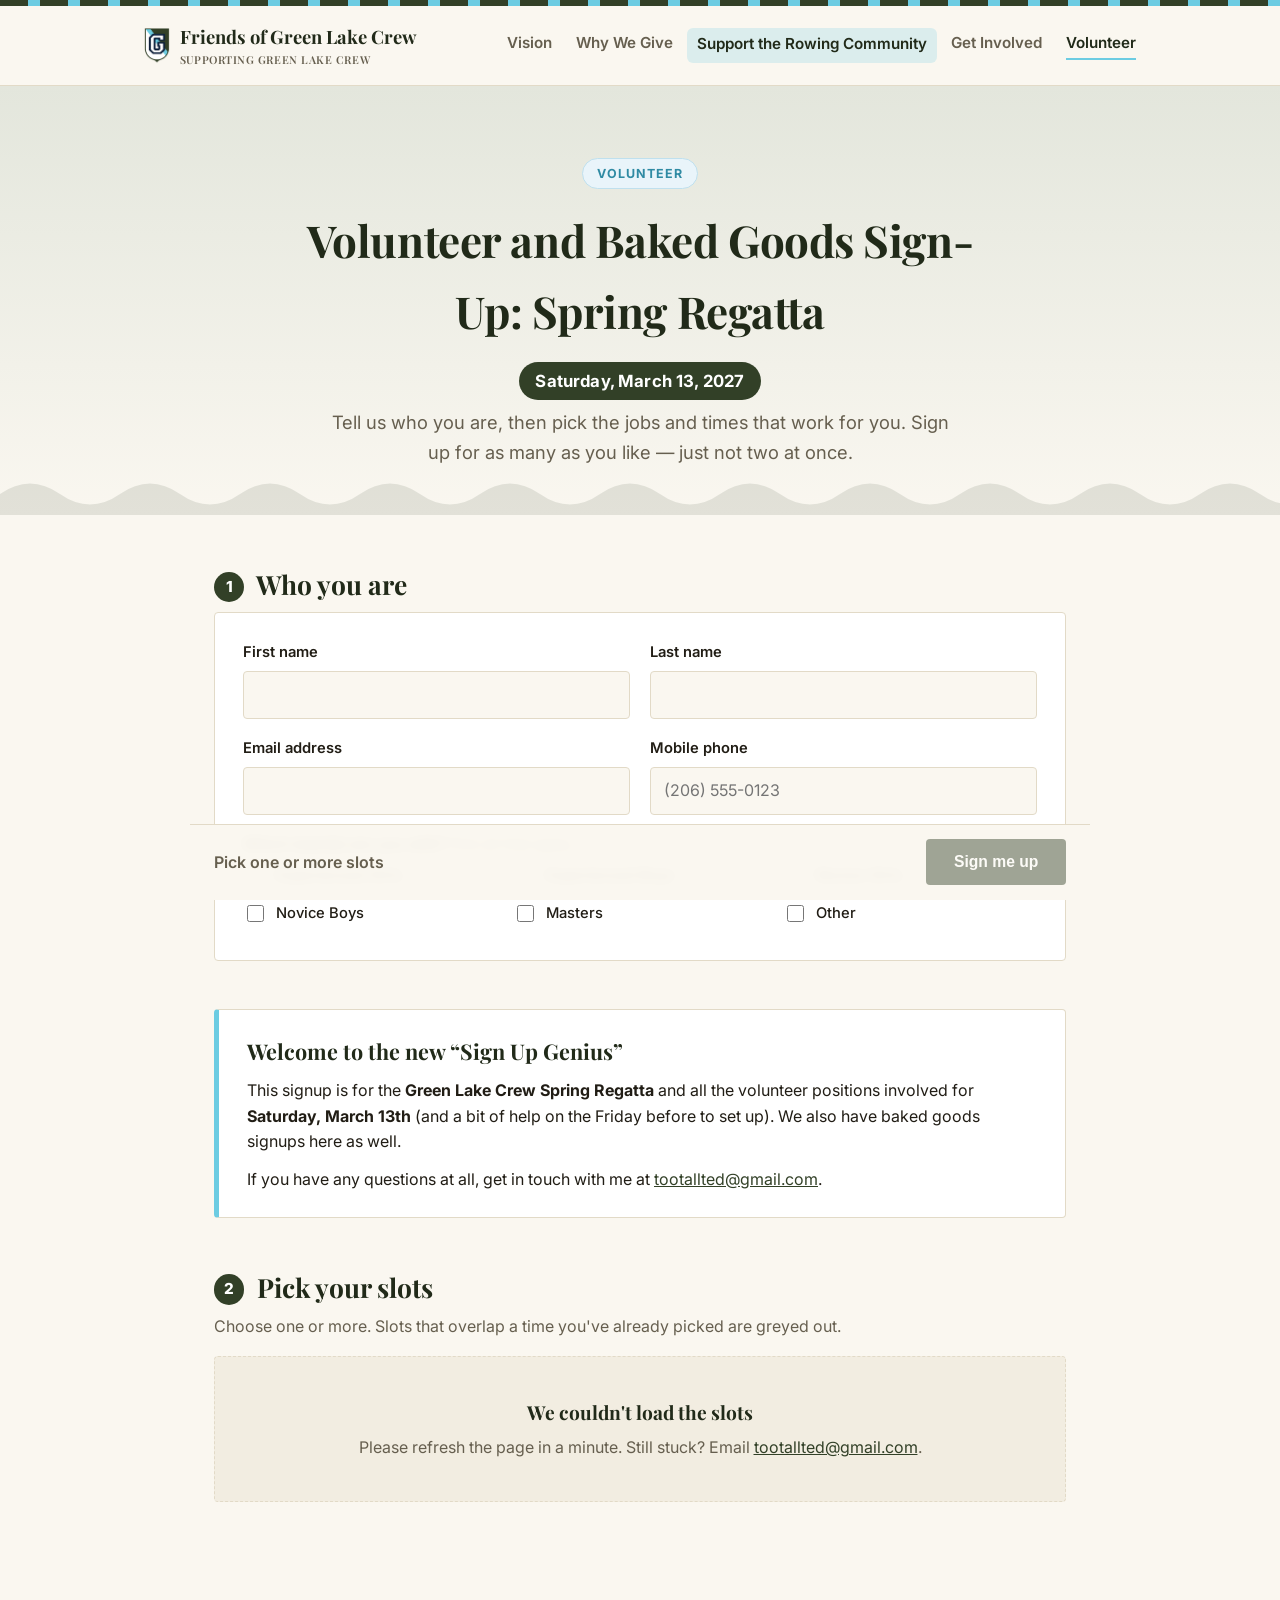
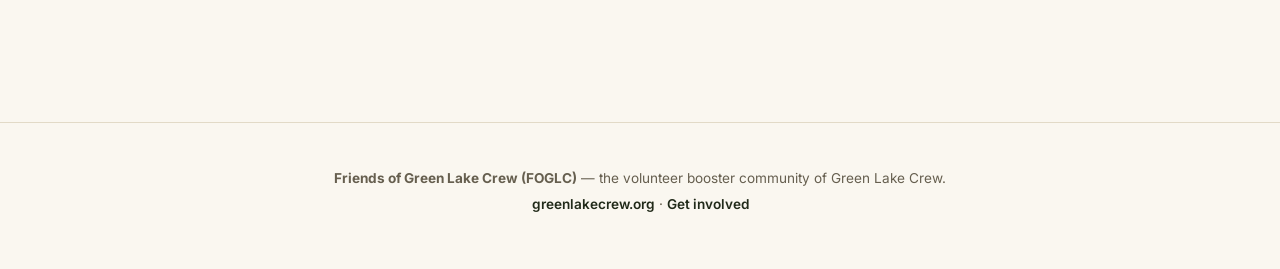
==== commit cbd12384: "Show the regatta date under the volunteer page title Co-Authored-By: Claude Opus 5.5 <noreply@anthro" ====
--- a/volunteer/index.html
+++ b/volunteer/index.html
@@ -8,7 +8,7 @@
 <link rel="preconnect" href="https://fonts.googleapis.com">
 <link rel="preconnect" href="https://fonts.gstatic.com" crossorigin>
 <link href="https://fonts.googleapis.com/css2?family=Playfair+Display:wght@700;800&family=Inter:wght@400;500;600;700;800&display=swap" rel="stylesheet">
-<link rel="stylesheet" href="../assets/styles.css?v=16">
+<link rel="stylesheet" href="../assets/styles.css?v=19">
 </head>
 <body>
 
@@ -35,6 +35,7 @@
 <header class="page-hero">
   <span class="eyebrow">Volunteer</span>
   <h1>Volunteer and Baked Goods Sign-Up: Spring Regatta</h1>
+  <p class="hero-date"><time datetime="2027-03-13">Saturday, March 13, 2027</time></p>
   <p class="tagline">
     Tell us who you are, then pick the jobs and times that work for you.
     Sign up for as many as you like &mdash; just not two at once.
@@ -114,12 +115,23 @@
       <div id="slot-list" class="slot-list"></div>
     </section>
 
+    <section class="gantt-section" id="gantt-section" style="display: none;">
+      <h2>Schedule at a glance</h2>
+      <p class="section-lede">Every job across the day, colored by how full it is. Tap a bar to jump to that slot.</p>
+      <div class="gantt-legend" aria-hidden="true">
+        <span>0% filled</span>
+        <span class="gantt-legend-bar"></span>
+        <span>90%+ filled</span>
+      </div>
+      <div id="gantt"></div>
+    </section>
+
     <section class="donation-section" id="donation-section" style="display: none;">
       <h2><span class="step-num">3</span> Bring a baked good <span class="optional-tag">Optional</span></h2>
       <p class="section-lede">
         <strong>This isn't a time commitment</strong> &mdash; it's a food donation. Bake (or buy) one of
         these and drop it off at the food tent. <span id="donation-due"></span>
-        Pick as many as you like and tell us what you're bringing.
+        Use <strong>+</strong> to choose how many of each you'll bring, and tell us what you're bringing.
       </p>
       <p class="donation-summary" id="donation-summary"></p>
       <div id="donation-list" class="slot-group"></div>
@@ -133,17 +145,6 @@
       </div>
     </div>
   </form>
-
-  <section class="gantt-section" id="gantt-section" style="display: none;">
-    <h2>Schedule at a glance</h2>
-    <p class="section-lede">Every job across the day, colored by how full it is. Tap a bar to jump to that slot.</p>
-    <div class="gantt-legend" aria-hidden="true">
-      <span>0% filled</span>
-      <span class="gantt-legend-bar"></span>
-      <span>90%+ filled</span>
-    </div>
-    <div id="gantt"></div>
-  </section>
 </main>
 
 <footer>
@@ -152,6 +153,6 @@
 </footer>
 
 <script src="../assets/volunteer-config.js?v=2"></script>
-<script src="../assets/volunteer.js?v=9"></script>
+<script src="../assets/volunteer.js?v=10"></script>
 </body>
 </html>
--- a/assets/styles.css
+++ b/assets/styles.css
@@ -983,3 +983,63 @@
 @media (max-width: 600px) {
   .donation-details { padding-left: 1.1rem; }
 }
+.donation-section {
+  margin-top: 3.5rem;
+  padding-top: 2.5rem;
+  border-top: 2px dashed var(--border);
+}
+
+/* Volunteer page: baked goods amount steppers */
+.slot.slot-donation { cursor: default; }
+.slot-donation .donation-row {
+  display: grid;
+  grid-template-columns: 1fr auto auto;
+  align-items: center;
+  gap: 0.5rem 0.9rem;
+  padding: 0.9rem 1.1rem;
+}
+.slot-donation .donation-row > * { grid-area: auto; }
+.qty-stepper {
+  display: inline-flex;
+  align-items: center;
+  border: 1px solid var(--border);
+  border-radius: 999px;
+  background: var(--bg);
+  overflow: hidden;
+}
+.qty-btn {
+  width: 2.3rem;
+  height: 2.3rem;
+  border: 0;
+  background: transparent;
+  font: inherit;
+  font-size: 1.25rem;
+  font-weight: 700;
+  line-height: 1;
+  color: var(--green-dark);
+  cursor: pointer;
+}
+.qty-btn:hover:not(:disabled) { background: var(--green-light); }
+.qty-btn:focus-visible { outline: 2px solid var(--blue-dark); outline-offset: -2px; }
+.qty-btn:disabled { opacity: 0.3; cursor: not-allowed; }
+.qty-value { min-width: 1.8rem; text-align: center; font-weight: 800; color: var(--fg); }
+.slot-donation.is-picked .qty-stepper { border-color: var(--green); }
+.slot-donation.is-mine .qty-stepper { border-color: var(--blue); }
+.slot-donation .donation-details { padding-left: 1.1rem; }
+@media (max-width: 600px) {
+  .slot-donation .donation-row { grid-template-columns: 1fr auto; }
+  .slot-donation .donation-row .slot-main { grid-column: 1 / -1; }
+}
+
+/* Page hero: event date under the title */
+header.page-hero .hero-date {
+  display: inline-block;
+  margin: 0.5rem 0 0;
+  padding: 0.35rem 1rem;
+  border-radius: 999px;
+  background: var(--green);
+  color: #fff;
+  font-weight: 700;
+  font-size: 1.05rem;
+  letter-spacing: 0.01em;
+}
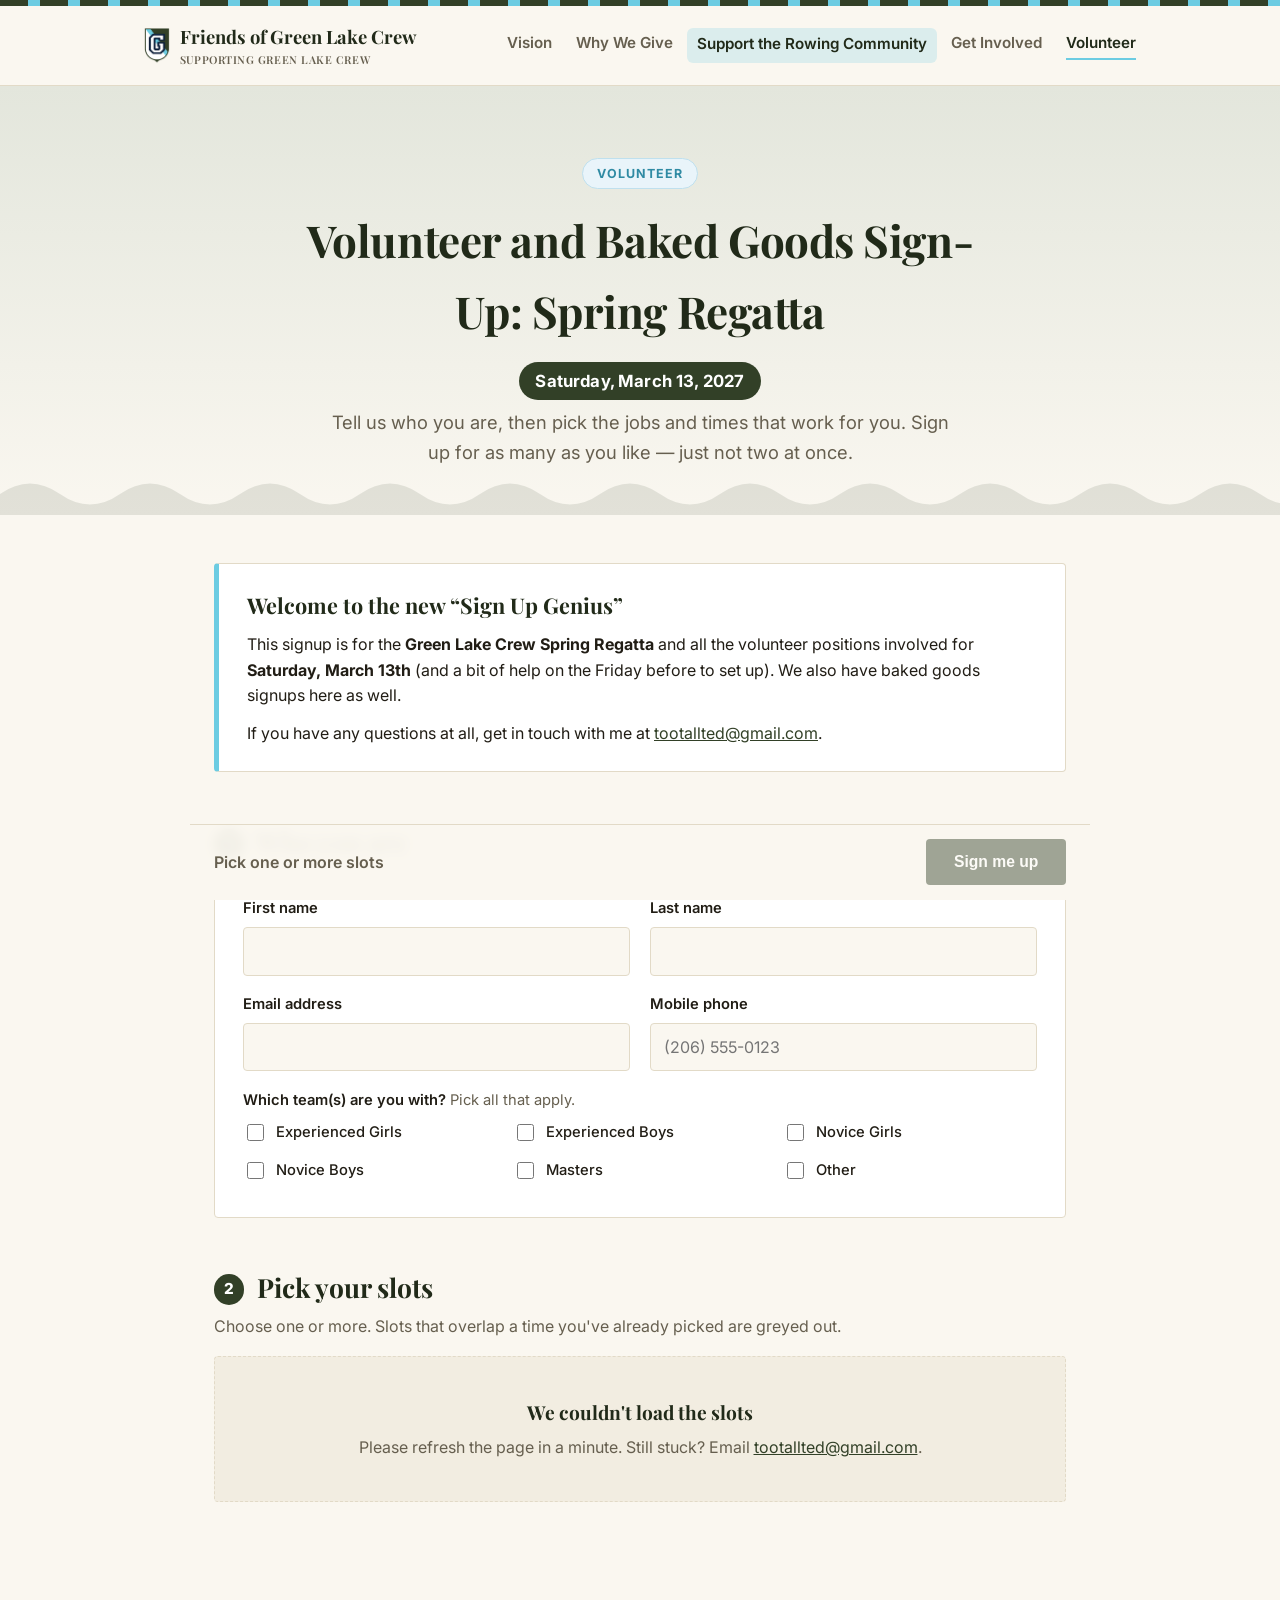
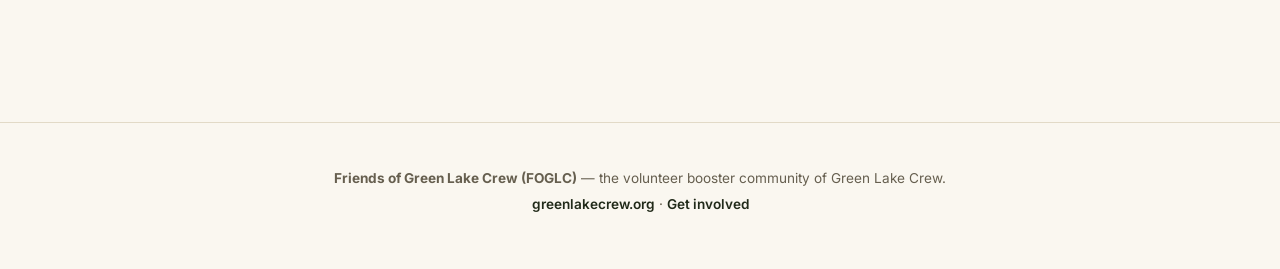
==== commit 6907967e: "Move the welcome announcement above Who you are Co-Authored-By: Claude Opus 5.5 <noreply@anthropic.c" ====
--- a/volunteer/index.html
+++ b/volunteer/index.html
@@ -8,7 +8,7 @@
 <link rel="preconnect" href="https://fonts.googleapis.com">
 <link rel="preconnect" href="https://fonts.gstatic.com" crossorigin>
 <link href="https://fonts.googleapis.com/css2?family=Playfair+Display:wght@700;800&family=Inter:wght@400;500;600;700;800&display=swap" rel="stylesheet">
-<link rel="stylesheet" href="../assets/styles.css?v=19">
+<link rel="stylesheet" href="../assets/styles.css?v=21">
 </head>
 <body>
 
@@ -56,6 +56,19 @@
   </div>
 
   <form id="vol-form" novalidate>
+    <section class="announcement" aria-labelledby="announcement-title">
+      <h2 id="announcement-title">Welcome to the new &ldquo;Sign Up Genius&rdquo;</h2>
+      <p>
+        This signup is for the <strong>Green Lake Crew Spring Regatta</strong> and all the volunteer
+        positions involved for <strong>Saturday, March 13th</strong> (and a bit of help on the Friday
+        before to set up). We also have baked goods signups here as well.
+      </p>
+      <p>
+        If you have any questions at all, get in touch with me at
+        <a href="mailto:tootallted@gmail.com">tootallted@gmail.com</a>.
+      </p>
+    </section>
+
     <section>
       <h2><span class="step-num">1</span> Who you are</h2>
       <div class="mail-form vol-info">
@@ -92,19 +105,6 @@
           <input type="text" id="website" name="website" tabindex="-1" autocomplete="off">
         </div>
       </div>
-    </section>
-
-    <section class="announcement" aria-labelledby="announcement-title">
-      <h2 id="announcement-title">Welcome to the new &ldquo;Sign Up Genius&rdquo;</h2>
-      <p>
-        This signup is for the <strong>Green Lake Crew Spring Regatta</strong> and all the volunteer
-        positions involved for <strong>Saturday, March 13th</strong> (and a bit of help on the Friday
-        before to set up). We also have baked goods signups here as well.
-      </p>
-      <p>
-        If you have any questions at all, get in touch with me at
-        <a href="mailto:tootallted@gmail.com">tootallted@gmail.com</a>.
-      </p>
     </section>
 
     <section>
--- a/assets/styles.css
+++ b/assets/styles.css
@@ -1043,3 +1043,17 @@
   font-size: 1.05rem;
   letter-spacing: 0.01em;
 }
+
+/* Baked goods: two columns of item cards (one on phones) */
+#donation-list {
+  display: grid;
+  grid-template-columns: repeat(2, minmax(0, 1fr));
+  gap: 0.75rem;
+  align-items: start;
+}
+#donation-list .donation-row { grid-template-columns: 1fr auto; }
+#donation-list .donation-row .slot-main { grid-column: 1 / -1; }
+@media (max-width: 640px) {
+  #donation-list { grid-template-columns: 1fr; }
+}
+#donation-list .slot-spots { justify-self: start; }
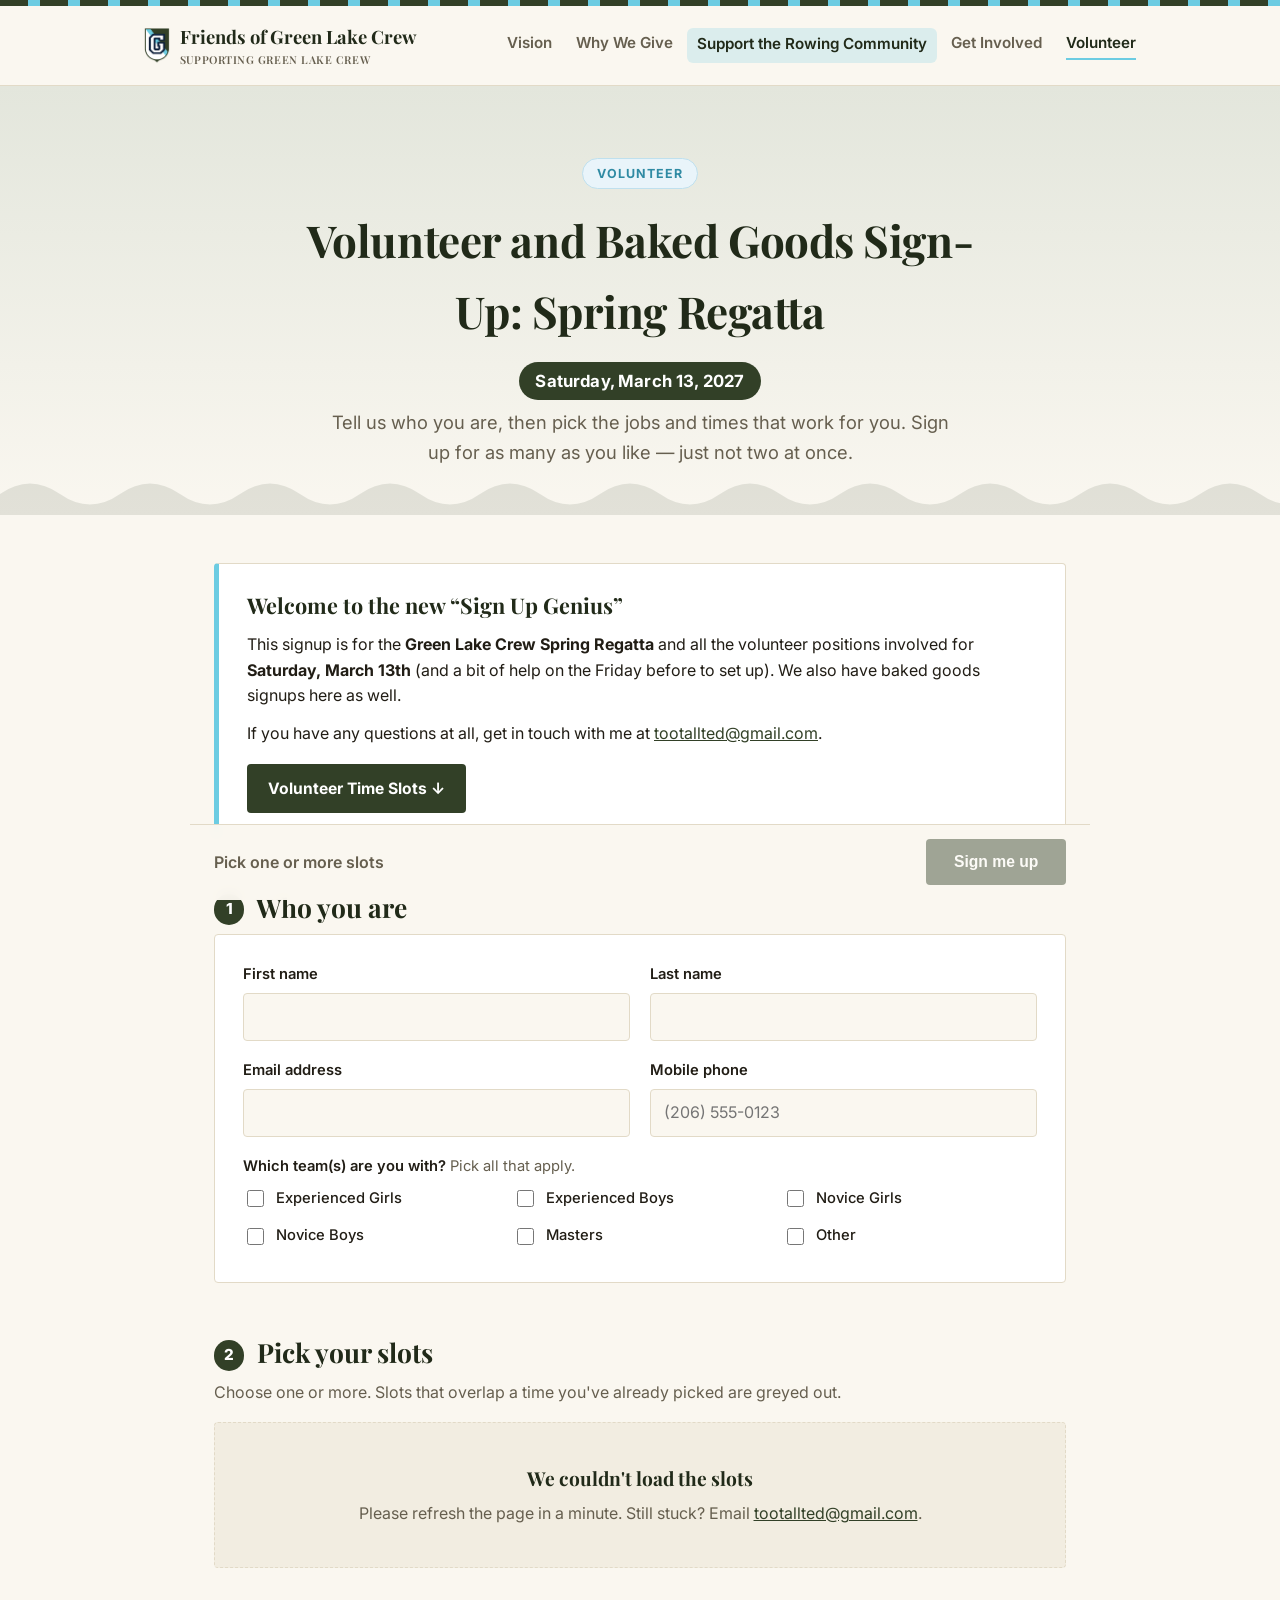
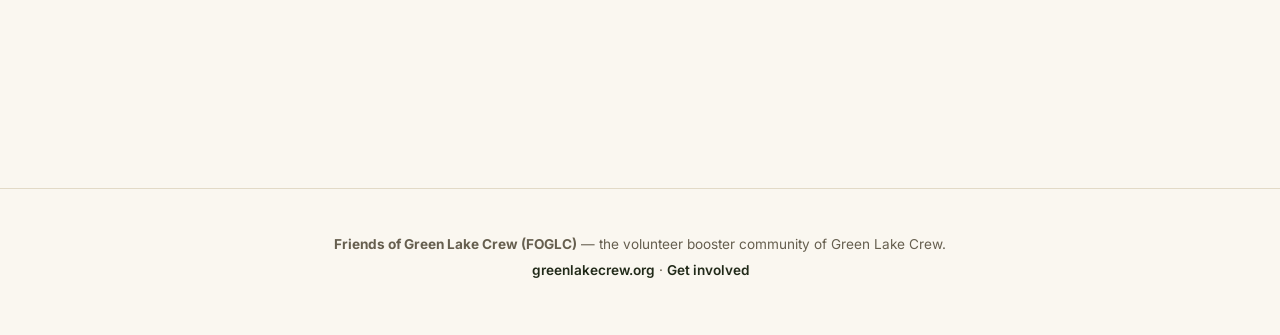
==== commit 95c8bf84: "Add jump buttons to the volunteer page announcement "Volunteer Time Slots" and "Bring some Baked Goo" ====
--- a/volunteer/index.html
+++ b/volunteer/index.html
@@ -8,7 +8,7 @@
 <link rel="preconnect" href="https://fonts.googleapis.com">
 <link rel="preconnect" href="https://fonts.gstatic.com" crossorigin>
 <link href="https://fonts.googleapis.com/css2?family=Playfair+Display:wght@700;800&family=Inter:wght@400;500;600;700;800&display=swap" rel="stylesheet">
-<link rel="stylesheet" href="../assets/styles.css?v=21">
+<link rel="stylesheet" href="../assets/styles.css?v=22">
 </head>
 <body>
 
@@ -67,6 +67,10 @@
         If you have any questions at all, get in touch with me at
         <a href="mailto:tootallted@gmail.com">tootallted@gmail.com</a>.
       </p>
+      <nav class="announcement-links" aria-label="Jump to a section">
+        <a class="btn btn-green" href="#slots-heading">Volunteer Time Slots &darr;</a>
+        <a class="btn btn-ghost" href="#donation-section" id="jump-baked" hidden>Bring some Baked Goods &darr;</a>
+      </nav>
     </section>
 
     <section>
@@ -153,6 +157,6 @@
 </footer>
 
 <script src="../assets/volunteer-config.js?v=2"></script>
-<script src="../assets/volunteer.js?v=10"></script>
+<script src="../assets/volunteer.js?v=11"></script>
 </body>
 </html>
--- a/assets/styles.css
+++ b/assets/styles.css
@@ -1057,3 +1057,27 @@
   #donation-list { grid-template-columns: 1fr; }
 }
 #donation-list .slot-spots { justify-self: start; }
+
+/* Announcement: jump links to sections 2 and 3 */
+.announcement-links {
+  display: flex;
+  flex-wrap: wrap;
+  gap: 0.6rem;
+  margin-top: 1.1rem;
+}
+.announcement-links .btn { padding: 0.6rem 1.2rem; }
+.announcement-links [hidden] { display: none; }
+.btn-ghost {
+  background: transparent;
+  color: var(--green-dark);
+  border-color: var(--green);
+}
+.btn-ghost:hover { background: var(--green-light); }
+/* Leave room for the sticky site header when jumping to a section */
+#slots-heading, #donation-section { scroll-margin-top: 6rem; }
+@media (max-width: 760px) {
+  #slots-heading, #donation-section { scroll-margin-top: 15rem; }
+}
+@media (prefers-reduced-motion: no-preference) {
+  html { scroll-behavior: smooth; }
+}
